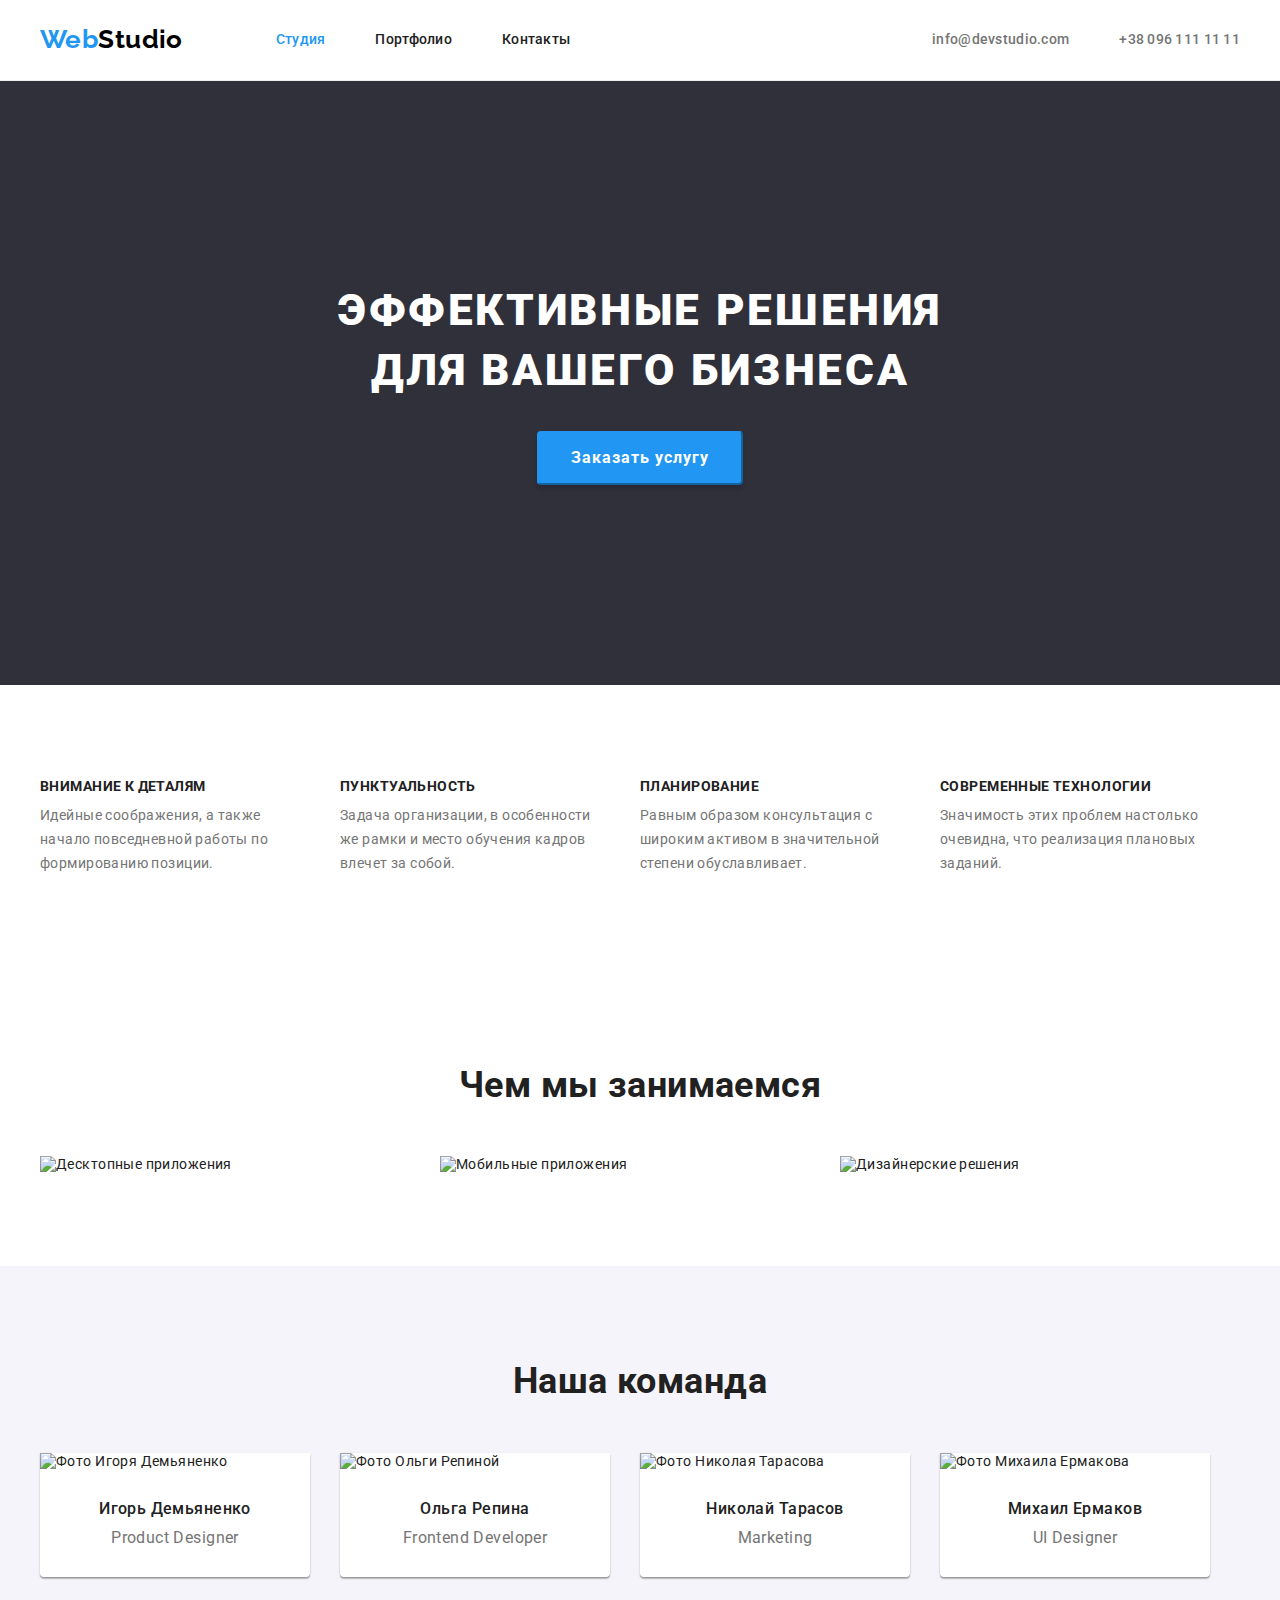
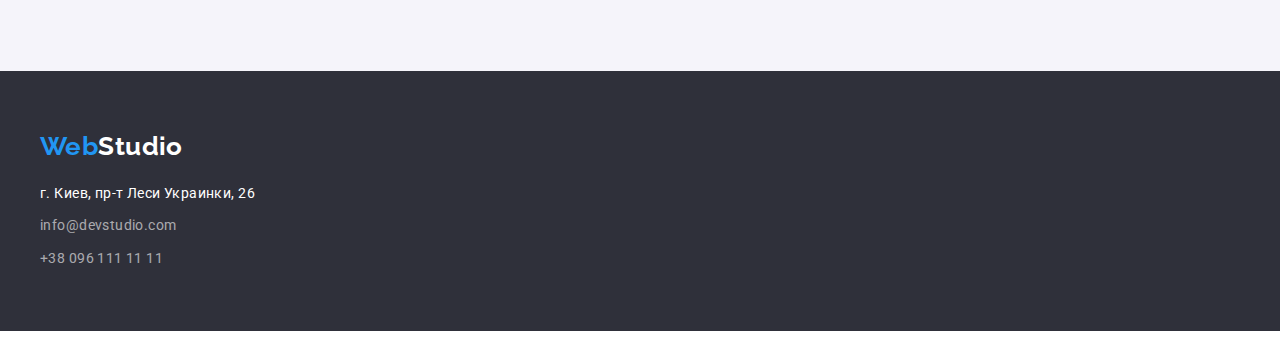
==== index.html @ 1e38cb6f "Додано блокову модель та flexbox" ====
<!DOCTYPE html>
<html lang="ru">
  <head>
    <meta charset="UTF-8" />
    <meta http-equiv="X-UA-Compatible" content="IE=edge" />
    <meta name="viewport" content="width=device-width, initial-scale=1.0" />
    <title>Web Studio</title>
    <link rel="preconnect" href="https://fonts.gstatic.com" />
    <link
      href="https://fonts.googleapis.com/css2?family=Raleway:wght@700&family=Roboto:wght@400;500;700;900&display=swap"
      rel="stylesheet"
    />
    <link
      rel="stylesheet"
      href="https://cdnjs.cloudflare.com/ajax/libs/modern-normalize/1.0.0/modern-normalize.min.css"
      integrity="sha512-ISS7cAi1PEhQ8jnbJpJZMd29NlhNj4AWYyLOSp2CE/CsHxTCu+r+t0D2yoJudVrd0/8fTVPUVDzY5Tvli75u/g=="
      crossorigin="anonymous"
    />
    <link rel="stylesheet" href="./CSS/styles.css" />
  </head>
  <body>
    <!--Шапка сайту-->
    <header class="page-header">
      <div class="container main-nav">
        <nav class="main-nav">
          <a href="./index.html" class="logo"
            ><span class="logo-item">Web</span>Studio</a
          >
          <ul class="site-nav-list list">
            <li class="site-nav-item">
              <a href="./index.html" class="link current">Студия</a>
            </li>
            <li class="site-nav-item">
              <a href="./portfolio.html" class="link">Портфолио</a>
            </li>
            <li class="site-nav-item"><a href="" class="link">Контакты</a></li>
          </ul>
        </nav>
        <!--Контакти-->
        <ul class="contacts-nav list">
          <li class="contacts-nav-item">
            <a href="mailto:info@devstudio.com" class="item">
              info@devstudio.com</a
            >
          </li>
          <li class="contacts-nav-item">
            <a href="tel:+380961111111" class="item">+38 096 111 11 11</a>
          </li>
        </ul>
      </div>
    </header>
    <main>
      <!--Герой-->
      <section class="hero">
        <h1 class="hero-title">
          Эффективные решения <br />
          для вашего бизнеса
        </h1>
        <button type="button" class="main-button">Заказать услугу</button>
      </section>
      <!--Переваги-->
      <section class="section">
        <div class="container">
          <h2 class="visually-hidden">Наши преимущества</h2>
          <ul class="advantages-list list">
            <li class="advantages-list-item">
              <h3 class="advantages-list-title">Внимание к деталям</h3>
              <p class="advantages-list-text">
                Идейные соображения, а также начало повседневной работы по
                формированию позиции.
              </p>
            </li>
            <li class="advantages-list-item">
              <h3 class="advantages-list-title">Пунктуальность</h3>
              <p class="advantages-list-text">
                Задача организации, в особенности же рамки и место обучения
                кадров влечет за собой.
              </p>
            </li>
            <li class="advantages-list-item">
              <h3 class="advantages-list-title">Планирование</h3>
              <p class="advantages-list-text">
                Равным образом консультация с широким активом в значительной
                степени обуславливает.
              </p>
            </li>
            <li class="advantages-list-item">
              <h3 class="advantages-list-title">Современные технологии</h3>
              <p class="advantages-list-text">
                Значимость этих проблем настолько очевидна, что реализация
                плановых заданий.
              </p>
            </li>
          </ul>
        </div>
      </section>
      <!--Чим займаємось-->
      <section class="section">
        <div class="container">
          <h2 class="section-title">Чем мы занимаемся</h2>
          <ul class="works-list list">
            <li class="works-list-item">
              <div class="card-thumb">
                <img
                  src="./images/example_1.jpg"
                  alt="Десктопные приложения"
                  width="370"
                />
              </div>
            </li>
            <li class="works-list-item">
              <div class="card-thumb">
                <img
                  src="./images/example_2.jpg"
                  alt="Мобильные приложения"
                  width="370"
                />
              </div>
            </li>
            <li class="works-list-item">
              <div class="card-thumb">
                <img
                  src="./images/example_3.jpg"
                  alt="Дизайнерские решения"
                  width="370"
                />
              </div>
            </li>
          </ul>
        </div>
      </section>
      <!--Наша команда-->
      <section class="section team-section">
        <div class="container">
          <h2 class="section-title">Наша команда</h2>
          <ul class="team-list list">
            <li class="team-list-item">
              <div class="card-thumb">
                <img
                  class="team-img"
                  src="./images/employee_1.jpg"
                  alt="Фото Игоря Демьяненко"
                  width="270"
                />
              </div>
              <h3 class="team-member">Игорь Демьяненко</h3>
              <p class="team-position">Product Designer</p>
            </li>
            <li class="team-list-item">
              <div class="card-thumb">
                <img
                  class="team-img"
                  src="./images/employee_2.jpg"
                  alt="Фото Ольги Репиной"
                  width="270"
                />
              </div>
              <h3 class="team-member">Ольга Репина</h3>
              <p class="team-position">Frontend Developer</p>
            </li>
            <li class="team-list-item">
              <div class="card-thumb">
                <img
                  class="team-img"
                  src="./images/employee_3.jpg"
                  alt="Фото Николая Тарасова"
                  width="270"
                />
              </div>
              <h3 class="team-member">Николай Тарасов</h3>
              <p class="team-position">Marketing</p>
            </li>
            <li class="team-list-item">
              <div class="card-thumb">
                <img
                  class="team-img"
                  src="./images/employee_4.jpg"
                  alt="Фото Михаила Ермакова"
                  width="270"
                />
              </div>
              <h3 class="team-member">Михаил Ермаков</h3>
              <p class="team-position">UI Designer</p>
            </li>
          </ul>
        </div>
      </section>
    </main>
    <!--Футер сайту-->
    <footer class="footer">
      <div class="container">
        <a href="./index.html" class="logo footer-logo"
          ><span class="logo-item">Web</span
          ><span class="studio">Studio</span></a
        >
        <address class="address-nav">
          <p class="address-text footer">г. Киев, пр-т Леси Украинки, 26</p>
          <ul class="footer-contacts-nav list">
            <li class="footer-contacts">
              <a href="mailto:info@devstudio.com" class="item">
                info@devstudio.com</a
              >
            </li>
            <li class="footer-contacts">
              <a href="tel:+380961111111" class="item">+38 096 111 11 11</a>
            </li>
          </ul>
        </address>
      </div>
    </footer>
  </body>
</html>
---- CSS/styles.css ----
:root {
  --primary-text-color: #212121;
  --additional-text-color: #757575;
  --accent-color: #2196f3;
  --bg-color: #2f303a;
  --primary-white-color: #ffffff;
  --primary-black-color: #000000;
  --contacts-color: rgba(255, 255, 255, 0.6);
  --buttons-color: #f5f4fa;
  --border-color: #eeeeee;
  --line-color: #ececec;
  --card-set-gap: 30px;
}

body {
  background-color: var(--primary-white-color);
  color: var(--primary-text-color);
  font-family: Roboto, sans-serif;
  font-weight: 400;
  letter-spacing: 0.03em;
  font-size: 14px;
  margin: 0;
}
h1,
h2,
h3,
h4,
h5,
h6,
p,
ul {
  margin: 0;
}
img {
  display: block;
  max-width: 100%;
  height: auto;
}

.container {
  width: 1200px;
  padding-left: 15px;
  padding-right: 15px;
  margin-left: auto;
  margin-right: auto;
}

.list {
  margin: 0;
  padding: 0;
}

.section {
  padding-top: 94px;
  padding-bottom: 94px;
}

/* Nav section */
.page-header {
  border-bottom: 1px solid var(--line-color);
}
.container.main-nav {
  display: flex;
  align-items: center;
}
.main-nav {
  display: flex;
  align-items: center;
}
.logo {
  padding-top: 24px;
  padding-bottom: 25px;

  color: var(--primary-black-color);
  text-decoration: none;
  font-family: Raleway, sans-serif;
  font-weight: 700;
  font-size: 26px;
  line-height: 1.19;
}
.logo-item {
  color: var(--accent-color);
}
.logo .studio {
  color: var(--primary-white-color);
}
.site-nav-list {
  display: flex;
  margin-left: 93px;
  font-weight: 500;
  line-height: 1.14;
  letter-spacing: 0.02em;
  list-style: none;
}
.site-nav-list .link {
  display: block;
  padding-top: 32px;
  padding-bottom: 32px;

  color: var(--primary-text-color);
  text-decoration: none;
}
.site-nav-list .link:hover,
.site-nav-list .link:focus {
  color: var(--accent-color);
}
.site-nav-list .link.current {
  color: var(--accent-color);
}
.site-nav-item:not(:last-child) {
  margin-right: 50px;
}
.contacts-nav {
  display: flex;
  margin-left: auto;

  font-weight: 500;
  line-height: 1.14;
  letter-spacing: 0.02em;
  list-style: none;
}
.contacts-nav-item + .contacts-nav-item {
  margin-left: 50px;
}
.contacts-nav .item {
  padding-top: 32px;
  padding-bottom: 32px;

  color: var(--additional-text-color);
  font-style: normal;
  text-decoration: none;
}
.contacts-nav .item:hover,
.contacts-nav .item:focus {
  color: var(--accent-color);
}
/* Герой */
.hero {
  text-align: center;
  background-color: var(--bg-color);
  padding-top: 200px;
  padding-bottom: 200px;
}
.hero-title {
  margin-top: 0;
  margin-bottom: 30px;
  color: var(--primary-white-color);
  font-weight: 900;
  font-size: 44px;
  line-height: 1.36;
  letter-spacing: 0.06em;
  text-transform: uppercase;
}
.main-button {
  display: inline-block;
  font-family: Roboto, sans-serif;
  color: var(--primary-white-color);
  background-color: var(--accent-color);
  border-color: var(--accent-color);
  font-weight: 700;
  font-size: 16px;
  line-height: 1.87;
  letter-spacing: 0.06em;
  cursor: pointer;
  min-width: 200px;
  min-height: 50px;
  border-radius: 4px;
  padding: 10px 32px;
  box-shadow: 0px 4px 4px rgba(0, 0, 0, 0.15);
}
/* Переваги */
.visually-hidden {
  position: absolute;
  width: 1px;
  height: 1px;
  margin: -1px;
  border: 0;
  padding: 0;

  white-space: nowrap;
  clip-path: inset(100%);
  clip: rect(0 0 0 0);
  overflow: hidden;
}
.advantages-list {
  display: flex;

  list-style: none;
}
.advantages-list-item {
  flex-basis: calc(100% / 4 - var(--card-set-gap));
  margin-right: 30px;
}
.advantages-list-item:last-child {
  margin-right: 0;
}
.advantages-list-title {
  font-weight: 700;
  font-size: 14px;
  line-height: 1.14;
  text-transform: uppercase;
  margin-top: 0;
  margin-bottom: 10px;
}
.advantages-list-text {
  color: var(--additional-text-color);
  line-height: 1.71;
  margin: 0;
  padding: 0;
}
.section-title {
  font-weight: 700;
  font-size: 36px;
  line-height: 1.17;
  text-align: center;
  margin-top: 0px;
  margin-bottom: 50px;
}
/* Чим займаємось */
.works-list {
  display: flex;
  list-style: none;
}
.works-list-item {
  flex-basis: calc(100% / 3 - var(--card-set-gap));
  margin-right: 30px;
}
.works-list-item:last-child {
  margin-right: 0;
}
/* Наша команда */
.team-section {
  background-color: var(--buttons-color);
}
.team-list {
  list-style: none;
  display: flex;
}
.team-list-item {
  flex-basis: calc(100% / 4 - var(--card-set-gap));
  margin-right: 30px;

  background: var(--primary-white-color);
  box-shadow: 0px 1px 3px rgba(0, 0, 0, 0.12), 0px 1px 1px rgba(0, 0, 0, 0.14),
    0px 2px 1px rgba(0, 0, 0, 0.2);
  border-radius: 0px 0px 4px 4px;
}
.team-list-item:last-child {
  margin-right: 0;
}
.team-img {
  margin-bottom: 30px;
}
.team-member {
  font-weight: 500;
  font-size: 16px;
  line-height: 1.19;
  text-align: center;
  margin-top: 0px;
  margin-bottom: 10px;
}
.team-position {
  color: var(--additional-text-color);
  font-size: 16px;
  line-height: 1.19;
  text-align: center;
  margin-top: 0px;
  padding-bottom: 30px;
}
/* Футер */
.footer {
  background-color: var(--bg-color);
}
.footer-logo {
  display: inline-block;
  margin-bottom: 20px;
  padding: 0;
  padding-top: 60px;
}
.footer-contacts-nav {
  display: block;

  list-style: none;
}
.footer-contacts {
  margin-bottom: 9px;
}
.footer-contacts:last-child {
  padding-bottom: 60px;
}
.address-nav .item {
  margin-bottom: 9px;
  color: var(--contacts-color);
  font-style: normal;
  font-size: 14px;
  line-height: 1.71;
  text-decoration: inherit;
}
.address-nav .item:hover,
.address-nav .item:focus {
  color: var(--accent-color);
}
.address-text {
  color: var(--primary-white-color);
  font-style: normal;
  line-height: 1.71;
}
.address-text.footer {
  margin-bottom: 9px;
}

/* Сторінка Портфоліо */

/* Фільтр послуг */

.services-list {
  list-style: none;
  padding: 0;
  margin-bottom: 50px;
  display: flex;
  justify-content: center;
  align-items: center;
}
.service-item {
  display: flex;
  margin-right: 8px;
}
.service-item:last-child {
  margin-right: 0px;
}
.service-button {
  color: var(--primary-text-color);
  background-color: var(--buttons-color);
  border-color: var(--buttons-color);
  font-family: Roboto, sans-serif;
  font-weight: 500;
  font-size: 16px;
  line-height: 1.62;
  text-align: center;
  cursor: pointer;
  border-radius: 4px;
  padding: 6px 22px;
}
.service-button:hover,
.service-button:focus {
  color: var(--primary-white-color);
  background-color: var(--accent-color);
}
/* Список послуг */
.portfolio-list {
  padding: 0;
  margin: 0;
  list-style: none;
  display: flex;
  flex-wrap: wrap;
  margin-left: calc(-1 * var(--card-set-gap));
  margin-top: calc(-1 * var(--card-set-gap));
}
.portfolio-item {
  flex-basis: calc(100% / 3 - var(--card-set-gap));
  margin-left: var(--card-set-gap);
  margin-top: var(--card-set-gap);
  border: 1px solid var(--border-color);
}
.portfolio-jpg {
  display: block;
  max-width: 100%;
  height: auto;
}
.portfolio-content {
  padding: 20px 24px;
}
.portfolio-item-title {
  font-weight: 700;
  font-size: 18px;
  line-height: 2;
  letter-spacing: 0.06em;
  margin-top: 0;
  margin-bottom: 4px;
}
.portfolio-item-text {
  color: var(--additional-text-color);
  font-size: 16px;
  line-height: 1.87;
  margin-top: 0;
  margin-bottom: 0;
}
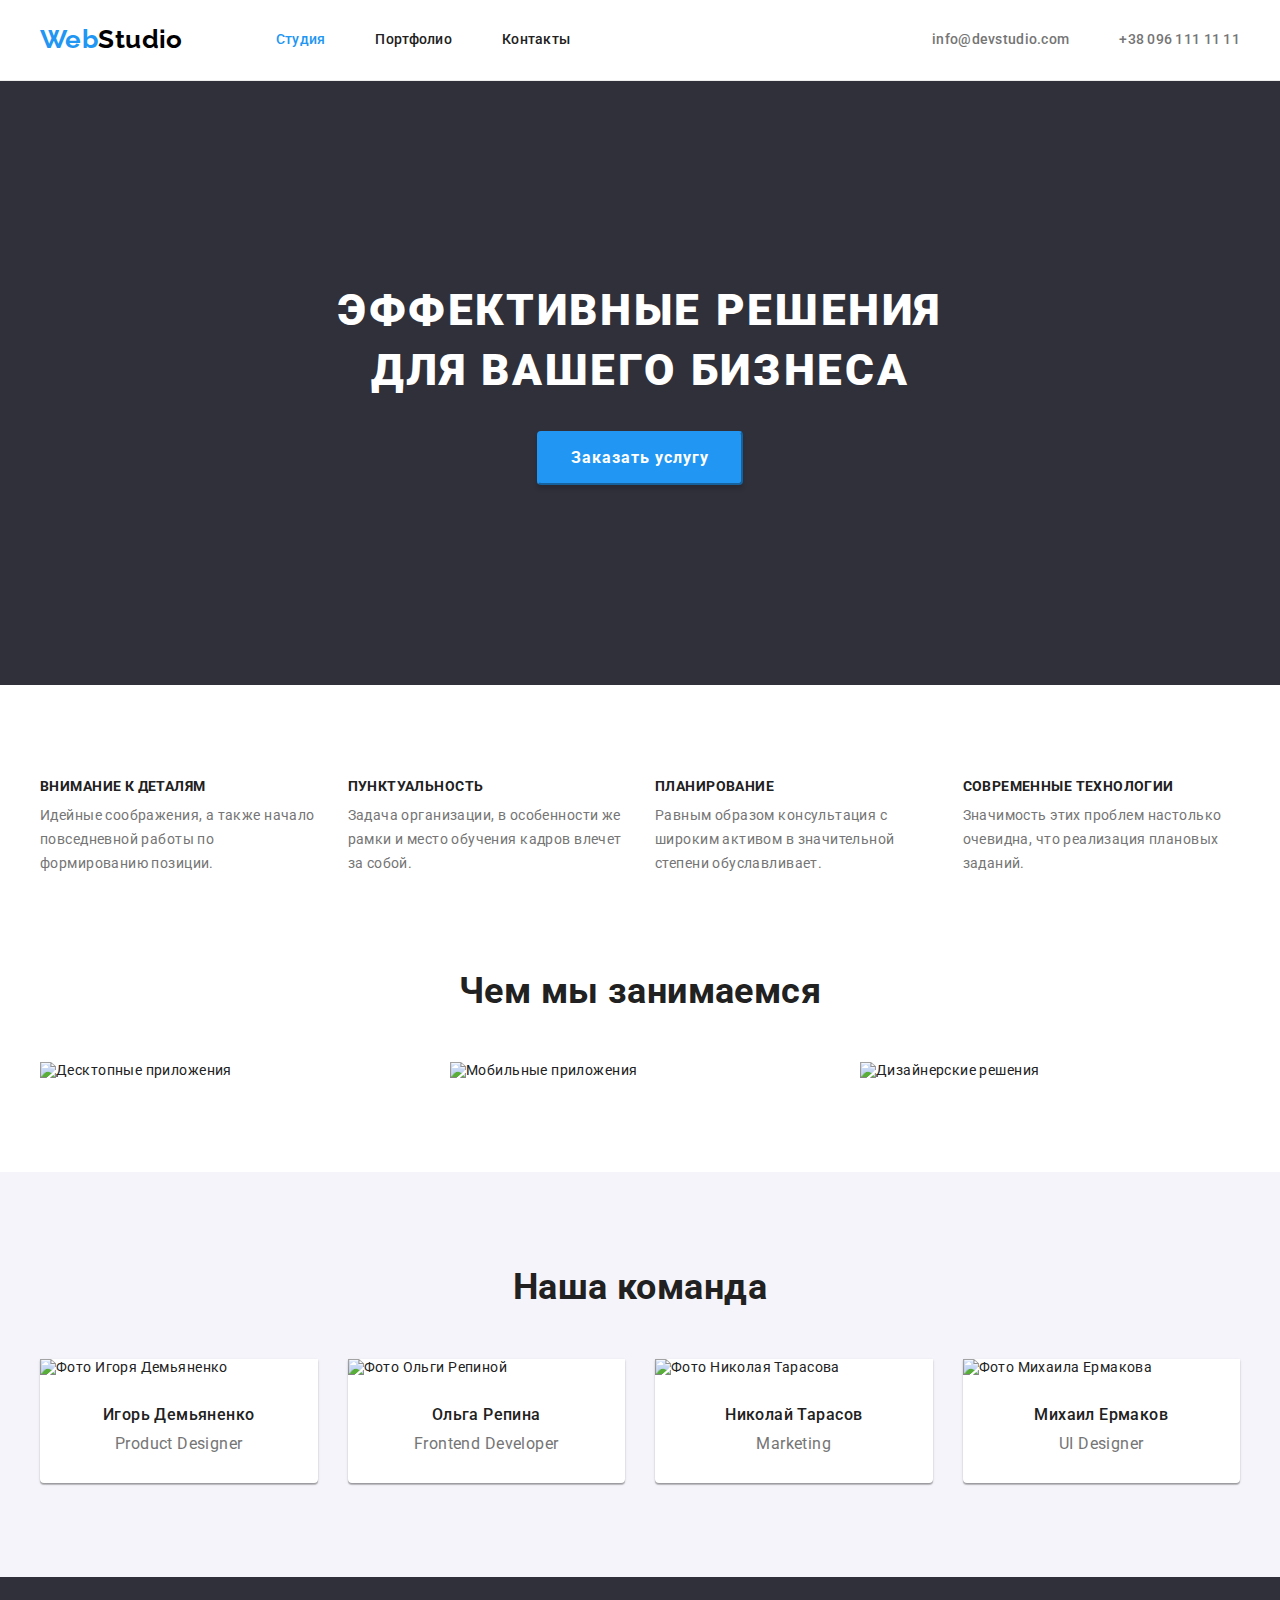
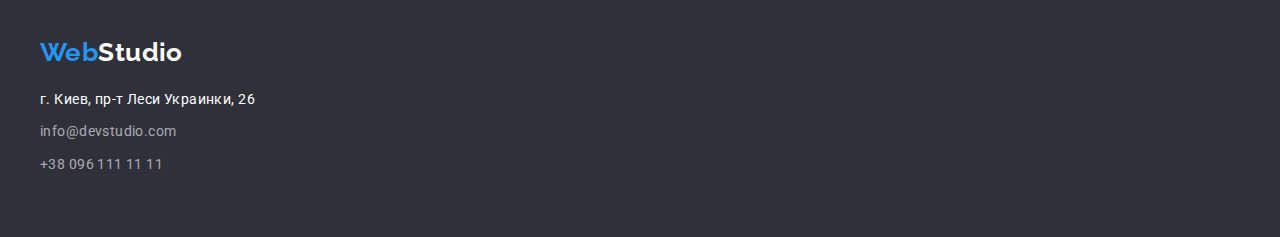
==== commit f75131c3: "Змінено формулу розрахунку ширини списків" ====
--- a/index.html
+++ b/index.html
@@ -59,7 +59,7 @@
         <button type="button" class="main-button">Заказать услугу</button>
       </section>
       <!--Переваги-->
-      <section class="section">
+      <section class="section advantages">
         <div class="container">
           <h2 class="visually-hidden">Наши преимущества</h2>
           <ul class="advantages-list list">
@@ -194,7 +194,7 @@
           ><span class="studio">Studio</span></a
         >
         <address class="address-nav">
-          <p class="address-text footer">г. Киев, пр-т Леси Украинки, 26</p>
+          <p class="address-text">г. Киев, пр-т Леси Украинки, 26</p>
           <ul class="footer-contacts-nav list">
             <li class="footer-contacts">
               <a href="mailto:info@devstudio.com" class="item">
--- a/CSS/styles.css
+++ b/CSS/styles.css
@@ -182,13 +182,16 @@
   clip: rect(0 0 0 0);
   overflow: hidden;
 }
+.section.advantages {
+  padding-bottom: 0;
+}
 .advantages-list {
   display: flex;
 
   list-style: none;
 }
 .advantages-list-item {
-  flex-basis: calc(100% / 4 - var(--card-set-gap));
+  flex-basis: calc(100% / 4);
   margin-right: 30px;
 }
 .advantages-list-item:last-child {
@@ -222,7 +225,7 @@
   list-style: none;
 }
 .works-list-item {
-  flex-basis: calc(100% / 3 - var(--card-set-gap));
+  flex-basis: calc(100% / 3);
   margin-right: 30px;
 }
 .works-list-item:last-child {
@@ -237,7 +240,7 @@
   display: flex;
 }
 .team-list-item {
-  flex-basis: calc(100% / 4 - var(--card-set-gap));
+  flex-basis: calc(100% / 4);
   margin-right: 30px;
 
   background: var(--primary-white-color);
@@ -270,12 +273,13 @@
 /* Футер */
 .footer {
   background-color: var(--bg-color);
+  padding-top: 60px;
+  padding-bottom: 60px;
 }
 .footer-logo {
   display: inline-block;
   margin-bottom: 20px;
   padding: 0;
-  padding-top: 60px;
 }
 .footer-contacts-nav {
   display: block;
@@ -286,8 +290,9 @@
   margin-bottom: 9px;
 }
 .footer-contacts:last-child {
-  padding-bottom: 60px;
-}
+  margin-bottom: 0;
+}
+
 .address-nav .item {
   margin-bottom: 9px;
   color: var(--contacts-color);
@@ -304,8 +309,6 @@
   color: var(--primary-white-color);
   font-style: normal;
   line-height: 1.71;
-}
-.address-text.footer {
   margin-bottom: 9px;
 }
 
@@ -332,6 +335,7 @@
   color: var(--primary-text-color);
   background-color: var(--buttons-color);
   border-color: var(--buttons-color);
+  border: none;
   font-family: Roboto, sans-serif;
   font-weight: 500;
   font-size: 16px;
@@ -360,7 +364,6 @@
   flex-basis: calc(100% / 3 - var(--card-set-gap));
   margin-left: var(--card-set-gap);
   margin-top: var(--card-set-gap);
-  border: 1px solid var(--border-color);
 }
 .portfolio-jpg {
   display: block;
@@ -369,6 +372,8 @@
 }
 .portfolio-content {
   padding: 20px 24px;
+  border: 1px solid var(--border-color);
+  border-top: 0;
 }
 .portfolio-item-title {
   font-weight: 700;
